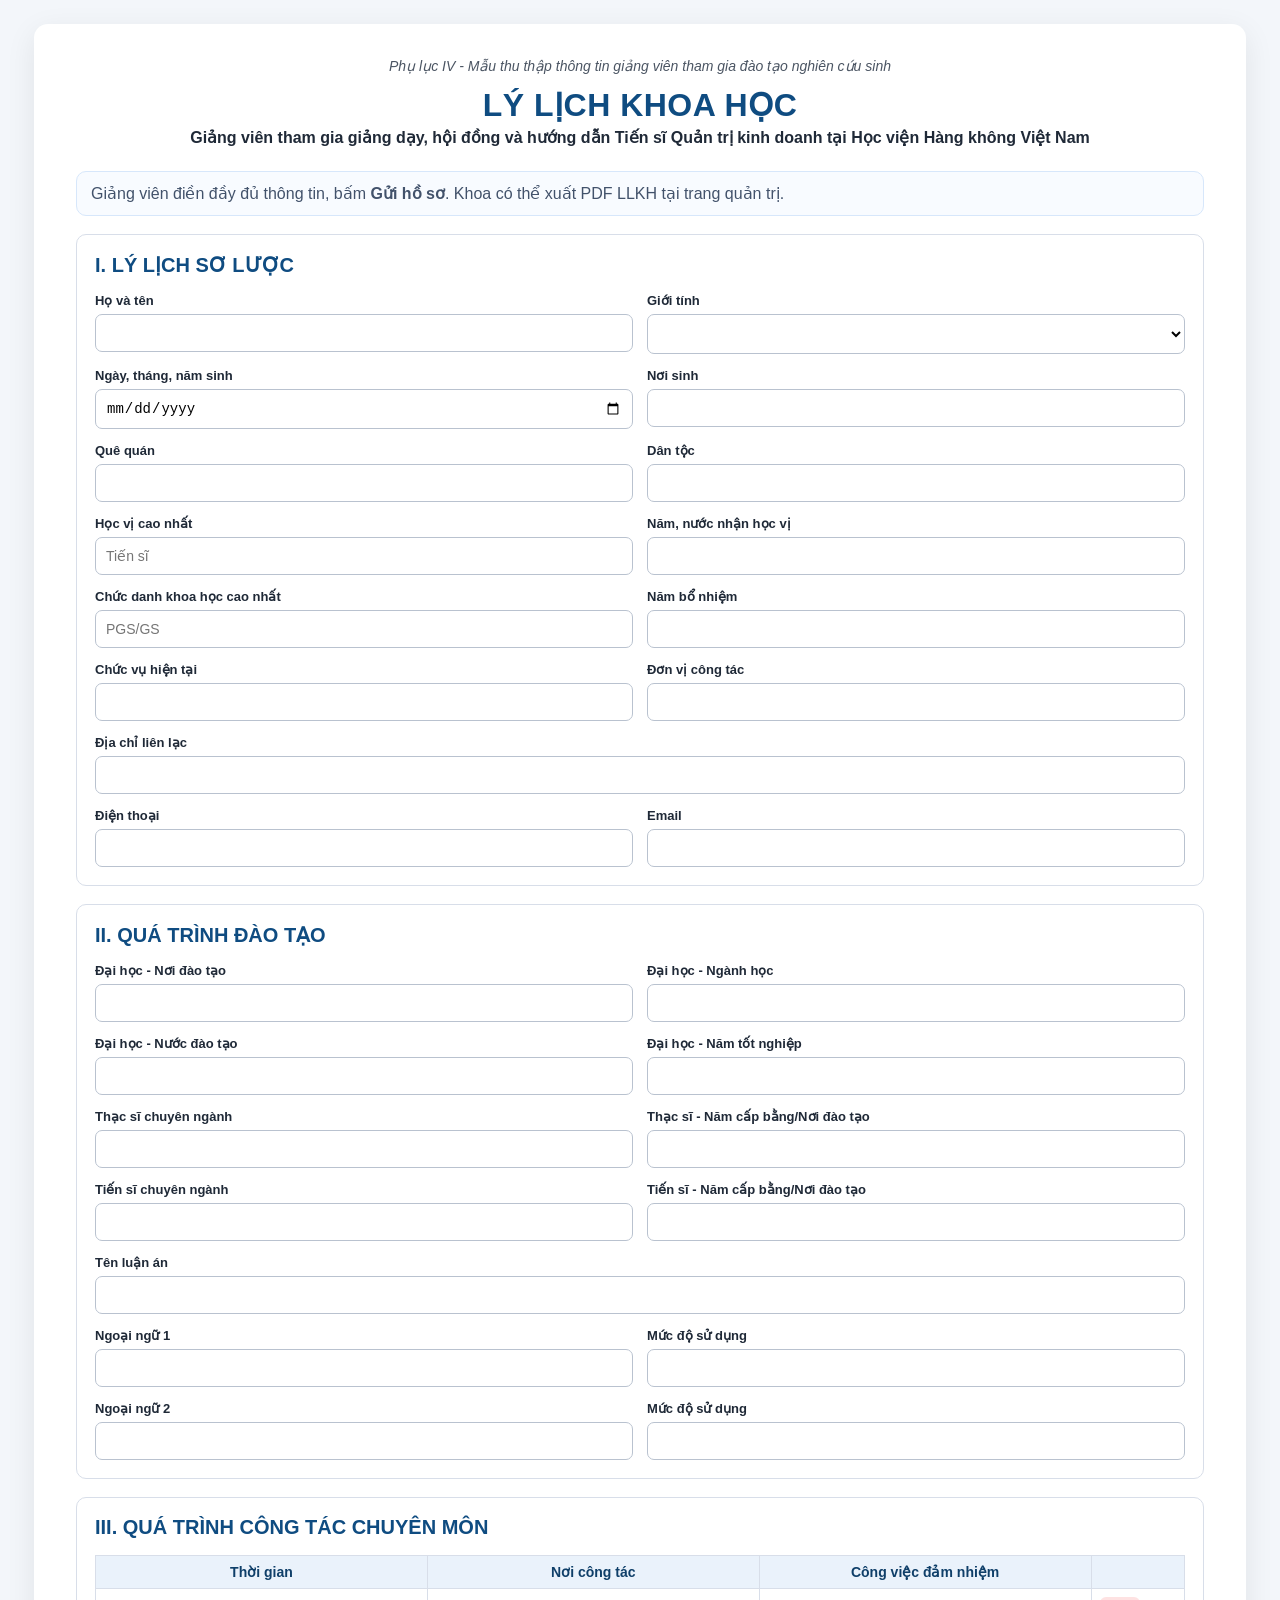
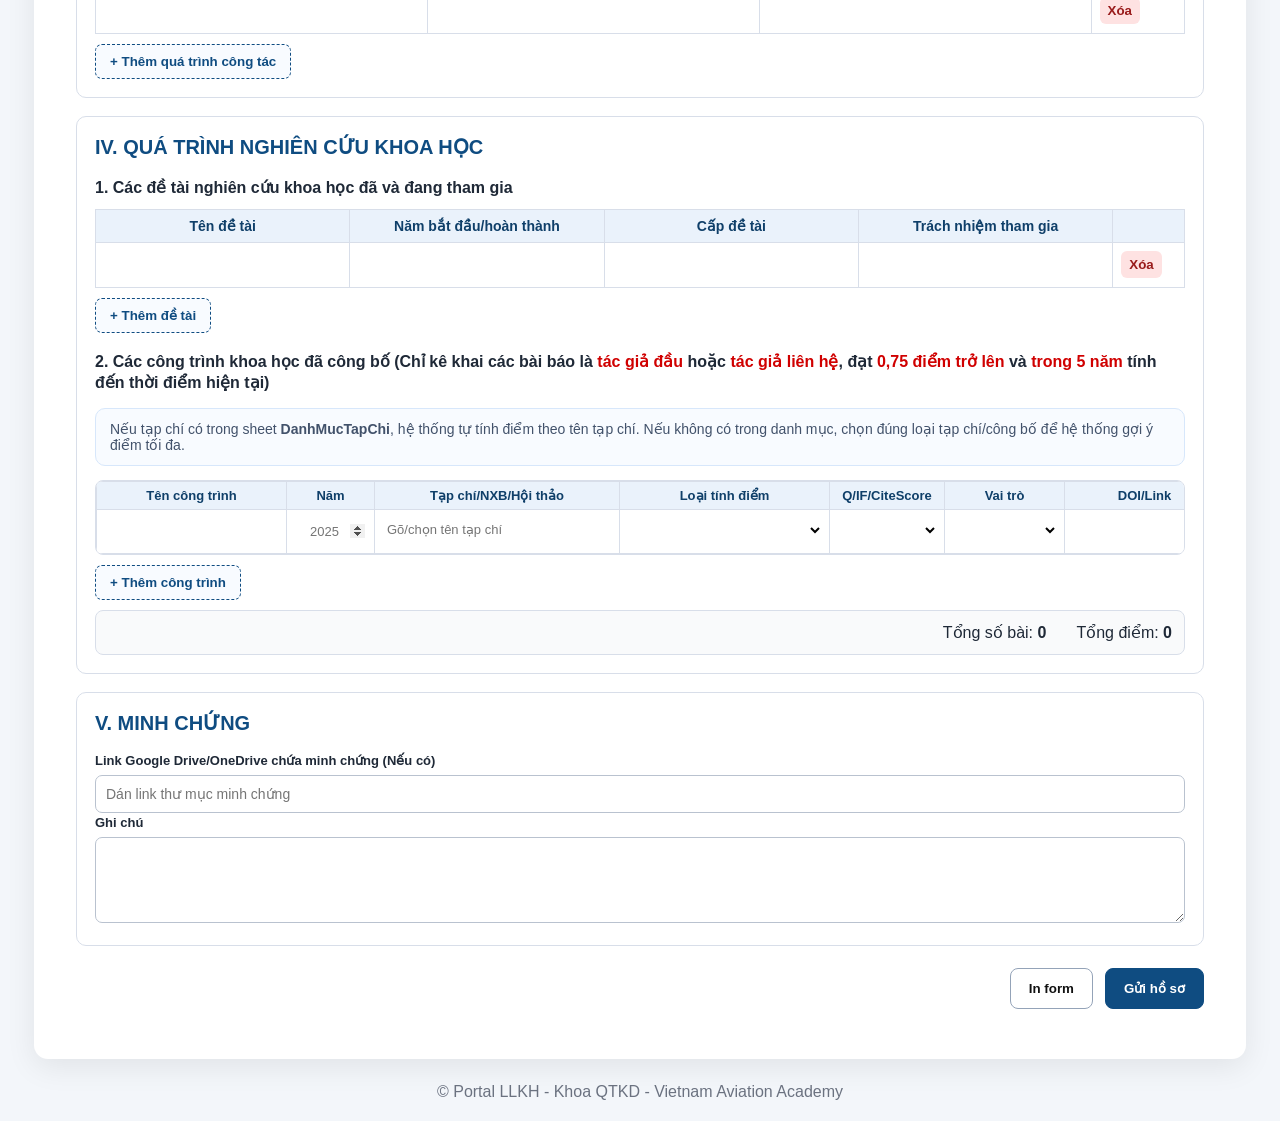
==== index.html @ 48562b8c "Update index.html" ====
<!doctype html>
<html lang="vi">
<head>
  <meta charset="utf-8" />
  <meta name="viewport" content="width=device-width, initial-scale=1" />
  <title>Portal LLKH - Giảng viên hướng dẫn TS QTKD</title>
  <link rel="stylesheet" href="style.css" />
</head>
<body>
  <main class="page">
    <section class="paper">
      <div class="top-note">Phụ lục IV - Mẫu thu thập thông tin giảng viên tham gia đào tạo nghiên cứu sinh</div>
      <h1>LÝ LỊCH KHOA HỌC</h1>
      <p class="subtitle">Giảng viên tham gia giảng dạy, hội đồng và hướng dẫn Tiến sĩ Quản trị kinh doanh tại Học viện Hàng không Việt Nam</p>
      <div class="notice">Giảng viên điền đầy đủ thông tin, bấm <b>Gửi hồ sơ</b>. Khoa có thể xuất PDF LLKH tại trang quản trị.</div>

      <form id="llkhForm">
        <input type="hidden" name="profileId" id="profileId" />

        <section class="block">
          <h2>I. LÝ LỊCH SƠ LƯỢC</h2>
          <div class="grid two">
            <label>Họ và tên <input name="hoTen" required /></label>
            <label>Giới tính <select name="gioiTinh"><option></option><option>Nam</option><option>Nữ</option></select></label>
            <label>Ngày, tháng, năm sinh <input name="ngaySinh" type="date" /></label>
            <label>Nơi sinh <input name="noiSinh" /></label>
            <label>Quê quán <input name="queQuan" /></label>
            <label>Dân tộc <input name="danToc" /></label>
            <label>Học vị cao nhất <input name="hocVi" placeholder="Tiến sĩ" /></label>
            <label>Năm, nước nhận học vị <input name="namNuocHocVi" /></label>
            <label>Chức danh khoa học cao nhất <input name="chucDanh" placeholder="PGS/GS" /></label>
            <label>Năm bổ nhiệm <input name="namBoNhiem" /></label>
            <label>Chức vụ hiện tại <input name="chucVu" /></label>
            <label>Đơn vị công tác <input name="donVi" /></label>
            <label class="full">Địa chỉ liên lạc <input name="diaChi" /></label>
            <label>Điện thoại <input name="dienThoai" /></label>
            <label>Email <input name="email" type="email" required /></label>
          </div>
        </section>

        <section class="block">
          <h2>II. QUÁ TRÌNH ĐÀO TẠO</h2>
          <div class="grid two">
            <label>Đại học - Nơi đào tạo <input name="dhNoiDaoTao" /></label>
            <label>Đại học - Ngành học <input name="dhNganh" /></label>
            <label>Đại học - Nước đào tạo <input name="dhNuoc" /></label>
            <label>Đại học - Năm tốt nghiệp <input name="dhNam" /></label>
            <label>Thạc sĩ chuyên ngành <input name="thsNganh" /></label>
            <label>Thạc sĩ - Năm cấp bằng/Nơi đào tạo <input name="thsThongTin" /></label>
            <label>Tiến sĩ chuyên ngành <input name="tsNganh" /></label>
            <label>Tiến sĩ - Năm cấp bằng/Nơi đào tạo <input name="tsThongTin" /></label>
            <label class="full">Tên luận án <input name="tenLuanAn" /></label>
            <label>Ngoại ngữ 1 <input name="ngoaiNgu1" /></label>
            <label>Mức độ sử dụng <input name="mucDo1" /></label>
            <label>Ngoại ngữ 2 <input name="ngoaiNgu2" /></label>
            <label>Mức độ sử dụng <input name="mucDo2" /></label>
          </div>
        </section>

        <section class="block">
          <h2>III. QUÁ TRÌNH CÔNG TÁC CHUYÊN MÔN</h2>
          <table id="congTacTable">
            <thead><tr><th>Thời gian</th><th>Nơi công tác</th><th>Công việc đảm nhiệm</th><th></th></tr></thead>
            <tbody></tbody>
          </table>
          <button type="button" class="add" onclick="addRow('congTac')">+ Thêm quá trình công tác</button>
        </section>

        <section class="block">
          <h2>IV. QUÁ TRÌNH NGHIÊN CỨU KHOA HỌC</h2>
          <h3>1. Các đề tài nghiên cứu khoa học đã và đang tham gia</h3>
          <table id="deTaiTable">
            <thead><tr><th>Tên đề tài</th><th>Năm bắt đầu/hoàn thành</th><th>Cấp đề tài</th><th>Trách nhiệm tham gia</th><th></th></tr></thead>
            <tbody></tbody>
          </table>
          <button type="button" class="add" onclick="addRow('deTai')">+ Thêm đề tài</button>

          <h3>2. Các công trình khoa học đã công bố (Chỉ kê khai các bài báo là <span class="red">tác giả đầu</span> hoặc <span class="red">tác giả liên hệ</span>, đạt <span class="red">0,75 điểm trở lên</span> và <span class="red">trong 5 năm</span> tính đến thời điểm hiện tại)</h3>
          <p class="hint">Nếu tạp chí có trong sheet <b>DanhMucTapChi</b>, hệ thống tự tính điểm theo tên tạp chí. Nếu không có trong danh mục, chọn đúng loại tạp chí/công bố để hệ thống gợi ý điểm tối đa.</p>

          <div class="table-scroll"><table id="baiBaoTable" class="wide-table article-table">
            <thead>
              <tr>
                <th>Tên công trình</th>
                <th>Năm</th>
                <th>Tạp chí/NXB/Hội thảo</th>
                <th>Loại tính điểm</th>
                <th>Q/IF/CiteScore</th>
                <th>Vai trò</th>
                <th>DOI/Link</th>
                <th>Điểm tối đa</th>
                <th>Điểm đề xuất</th>
                <th>Trạng thái</th>
                <th></th>
              </tr>
            </thead>
            <tbody></tbody>
          </table></div>
          <button type="button" class="add" onclick="addRow('baiBao')">+ Thêm công trình</button>
          <div class="summary"><span>Tổng số bài: <b id="tongBai">0</b></span><span>Tổng điểm: <b id="tongDiem">0</b></span></div>
        </section>

        <section class="block">
          <h2>V. MINH CHỨNG</h2>
          <label class="full">Link Google Drive/OneDrive chứa minh chứng (Nếu có) <input name="minhChung" placeholder="Dán link thư mục minh chứng" /></label>
          <label class="full">Ghi chú <textarea name="ghiChu" rows="4"></textarea></label>
        </section>

        <div class="actions">
          <button type="button" onclick="window.print()">In form</button>
          <button type="submit" class="primary">Gửi hồ sơ</button>
        </div>
        <p id="status"></p>
      </form>
    </section>
  </main>
  <footer class="footer">© Portal LLKH - Khoa QTKD - Vietnam Aviation Academy</footer>
  <script src="app.js"></script>
</body>
</html>
---- style.css ----
:root{--blue:#0f4c81;--blue2:#0b3d68;--line:#d8dee9;--paper:#fff;--bg:#f3f6fa;--text:#1f2937;--red:#d00000;--green:#15803d;--orange:#c05621}*{box-sizing:border-box}body{margin:0;background:var(--bg);font-family:Arial,"Times New Roman",sans-serif;color:var(--text)}.page{max-width:1240px;margin:24px auto;padding:0 14px}.paper{background:var(--paper);padding:34px 42px;border-radius:14px;box-shadow:0 8px 30px rgba(0,0,0,.08)}.admin-paper{max-width:1050px;margin:auto}.top-note{text-align:center;font-style:italic;font-size:14px;color:#4b5563}h1{text-align:center;margin:12px 0 4px;font-size:32px;letter-spacing:.5px;color:var(--blue)}.subtitle{text-align:center;margin:0 0 24px;font-weight:700;font-size:16px}.notice,.hint{background:#f8fbff;border:1px solid #d7e7fb;border-radius:10px;padding:12px 14px;margin:14px 0;color:#42526b}.hint{font-size:14px}.block{border:1px solid var(--line);padding:18px;margin:18px 0;border-radius:10px}h2{font-size:20px;margin:0 0 16px;color:var(--blue);text-transform:uppercase}h3{font-size:16px;margin:18px 0 10px;line-height:1.35}.red{color:var(--red);font-weight:800}.grid{display:grid;gap:14px}.grid.two{grid-template-columns:repeat(2,1fr)}label{font-weight:700;font-size:13px}.full{grid-column:1/-1}input,select,textarea{width:100%;margin-top:6px;border:1px solid #b9c2cf;border-radius:7px;padding:10px;font-size:14px;background:#fff}table{width:100%;border-collapse:collapse;font-size:14px;margin:10px 0}th,td{border:1px solid var(--line);padding:8px;vertical-align:top}th{background:#eaf2fb;color:#0f3f69;text-align:center}td input,td select{border:0;padding:6px;margin:0;background:#fff}.wide-table{font-size:13px}.wide-table th,.wide-table td{padding:6px}.add{border:1px dashed var(--blue);background:#f8fbff;color:var(--blue);padding:9px 14px;border-radius:7px;font-weight:700;cursor:pointer}.remove{background:#fee2e2;color:#991b1b;border:0;border-radius:6px;padding:6px 8px;cursor:pointer}.summary{display:flex;gap:30px;justify-content:flex-end;background:#f9fafb;border:1px solid var(--line);padding:12px;border-radius:8px;margin-top:10px}.actions,.toolbar{display:flex;justify-content:flex-end;align-items:center;gap:12px;margin-top:22px}.toolbar{justify-content:space-between}.toolbar input{flex:1;margin-top:0}button,.btn{cursor:pointer;border-radius:8px;border:1px solid #94a3b8;background:#fff;padding:12px 18px;font-weight:700;color:#111;text-decoration:none;display:inline-block}.primary{background:var(--blue);border-color:var(--blue);color:#fff}#status,#adminStatus{text-align:right;font-weight:700;color:#b91c1c}.ok{color:var(--green)!important}.err{color:#b91c1c!important}.score-ok{color:var(--green);font-weight:700}.score-warn{color:var(--orange);font-weight:700}.score-bad{color:#b91c1c;font-weight:700}.footer{text-align:center;color:#6b7280;margin:20px}.pdf-only{display:none}@media(max-width:900px){.paper{padding:22px 16px}.grid.two{grid-template-columns:1fr}table{display:block;overflow-x:auto}.actions,.toolbar{flex-direction:column;align-items:stretch}.summary{justify-content:flex-start}.page{padding:0 8px}}@media print{body{background:#fff}.page{margin:0;max-width:none}.paper{box-shadow:none;border-radius:0}.actions,.add,.remove,#status,.toolbar,.notice,.hint,.footer{display:none}.block{break-inside:avoid}}

/* === FIX BẢNG BÀI BÁO: CỘT NĂM RỘNG HƠN VÀ DỄ NHẬP === */
.table-scroll{width:100%;overflow-x:auto;border:1px solid var(--line);border-radius:8px;background:#fff;margin:10px 0}
.table-scroll table{margin:0}
.article-table{min-width:1280px;table-layout:fixed}
.article-table th:nth-child(1),.article-table td:nth-child(1){width:190px}
.article-table th:nth-child(2),.article-table td:nth-child(2){width:88px;min-width:88px}
.article-table th:nth-child(3),.article-table td:nth-child(3){width:245px}
.article-table th:nth-child(4),.article-table td:nth-child(4){width:210px}
.article-table th:nth-child(5),.article-table td:nth-child(5){width:115px}
.article-table th:nth-child(6),.article-table td:nth-child(6){width:120px}
.article-table th:nth-child(7),.article-table td:nth-child(7){width:160px}
.article-table th:nth-child(8),.article-table td:nth-child(8){width:95px}
.article-table th:nth-child(9),.article-table td:nth-child(9){width:100px}
.article-table th:nth-child(10),.article-table td:nth-child(10){width:260px}
.article-table th:nth-child(11),.article-table td:nth-child(11){width:70px}
.article-table input,.article-table select{width:100%;min-width:0;font-size:13px}
.article-table input.year-input{width:78px!important;min-width:78px!important;text-align:center;padding:8px 6px}
.article-table input.score-input,.article-table input.score-readonly{width:78px!important;min-width:78px!important;text-align:center;padding:8px 6px}
.article-table input[type=number]::-webkit-inner-spin-button,.article-table input[type=number]::-webkit-outer-spin-button{opacity:1}
.status-cell{font-size:12px;line-height:1.25}
@media(max-width:900px){.article-table{min-width:1280px}.table-scroll{overflow-x:auto}}
@media print{.table-scroll{overflow:visible;border:0}.article-table{min-width:0;table-layout:auto}}
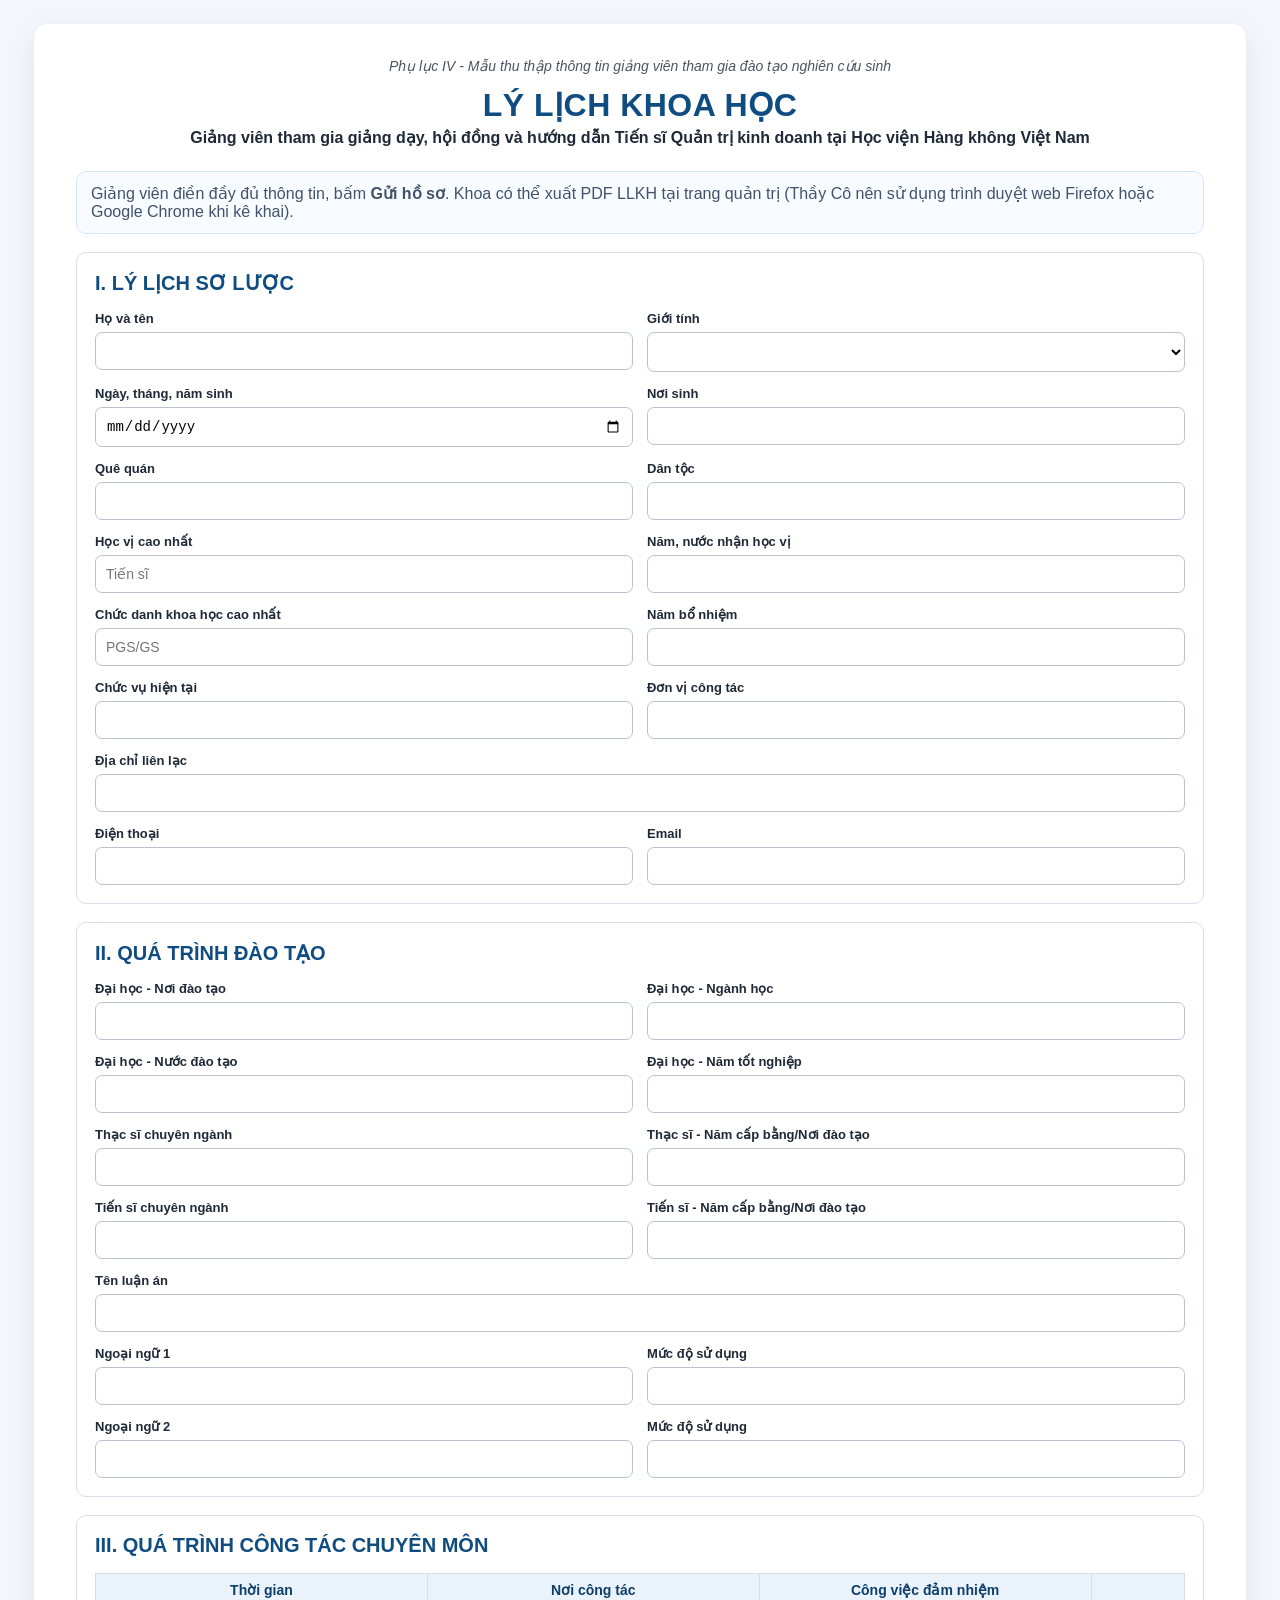
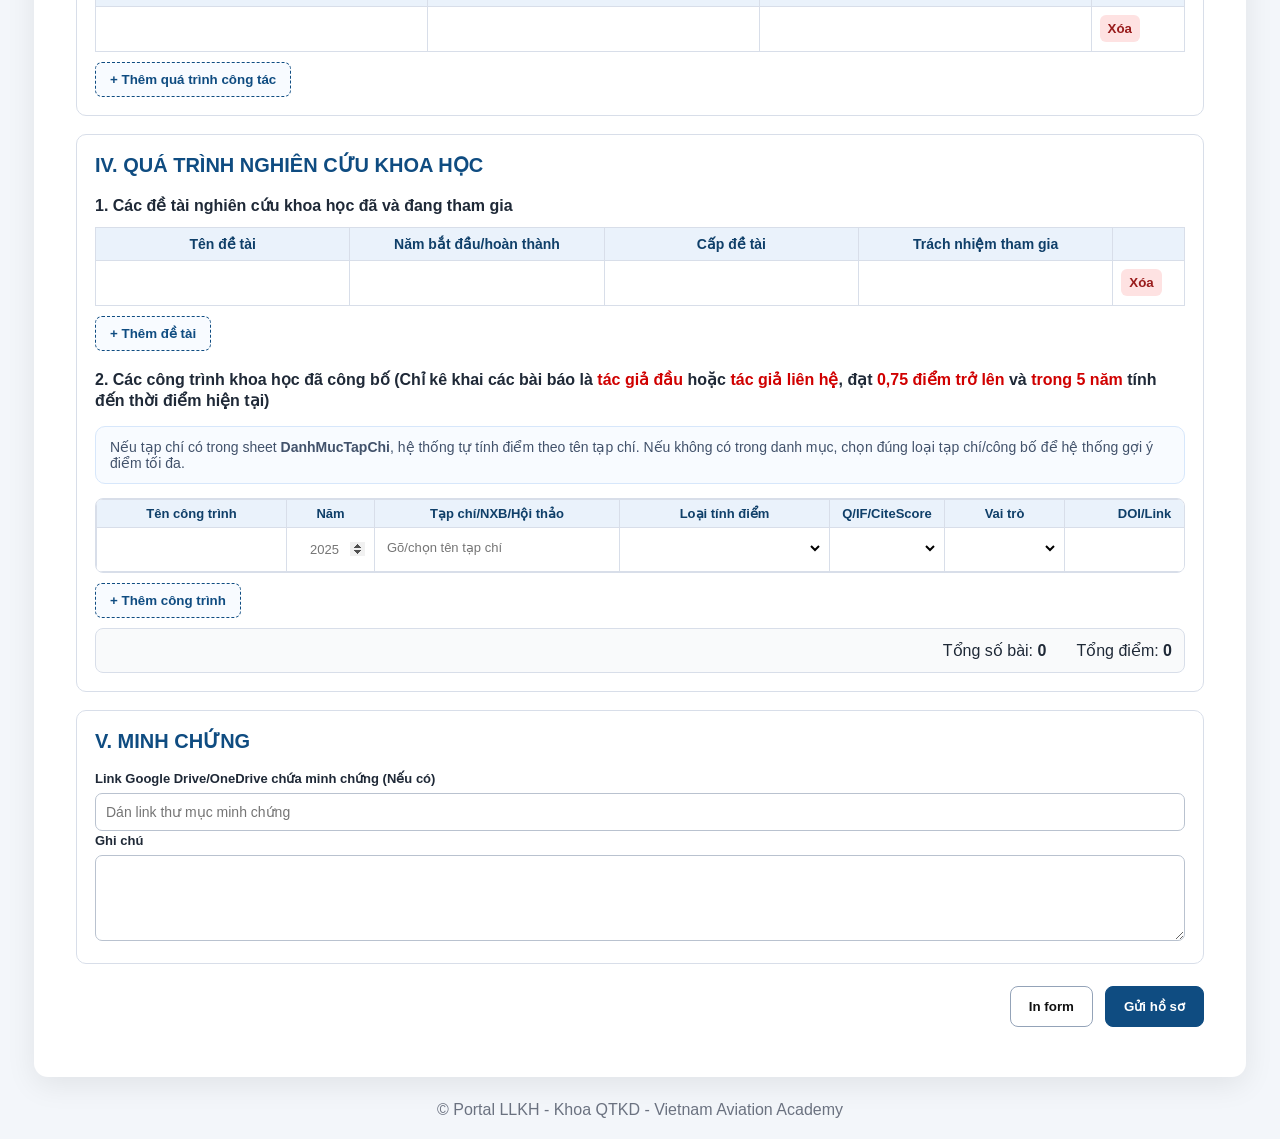
==== commit 429013be: "Update index.html" ====
--- a/index.html
+++ b/index.html
@@ -12,7 +12,7 @@
       <div class="top-note">Phụ lục IV - Mẫu thu thập thông tin giảng viên tham gia đào tạo nghiên cứu sinh</div>
       <h1>LÝ LỊCH KHOA HỌC</h1>
       <p class="subtitle">Giảng viên tham gia giảng dạy, hội đồng và hướng dẫn Tiến sĩ Quản trị kinh doanh tại Học viện Hàng không Việt Nam</p>
-      <div class="notice">Giảng viên điền đầy đủ thông tin, bấm <b>Gửi hồ sơ</b>. Khoa có thể xuất PDF LLKH tại trang quản trị.</div>
+      <div class="notice">Giảng viên điền đầy đủ thông tin, bấm <b>Gửi hồ sơ</b>. Khoa có thể xuất PDF LLKH tại trang quản trị (Thầy Cô nên sử dụng trình duyệt web Firefox hoặc Google Chrome khi kê khai).</div>
 
       <form id="llkhForm">
         <input type="hidden" name="profileId" id="profileId" />
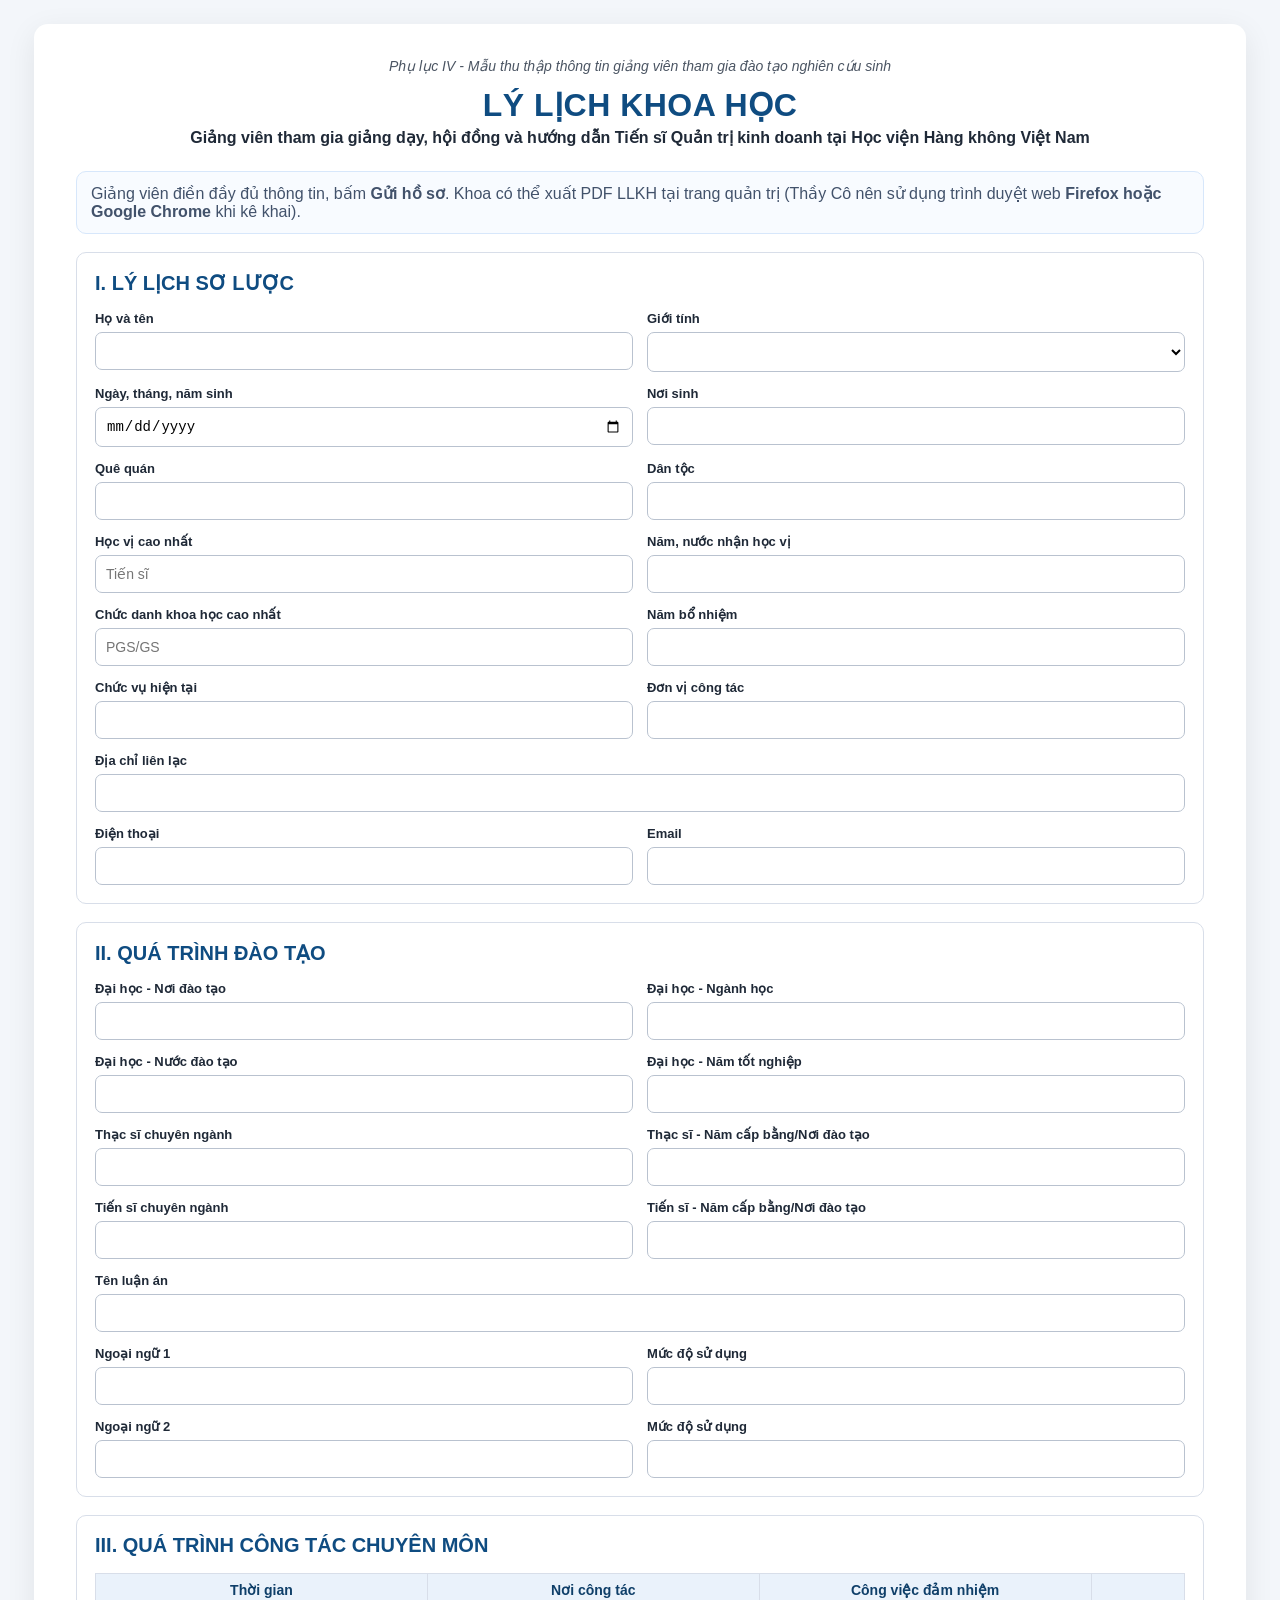
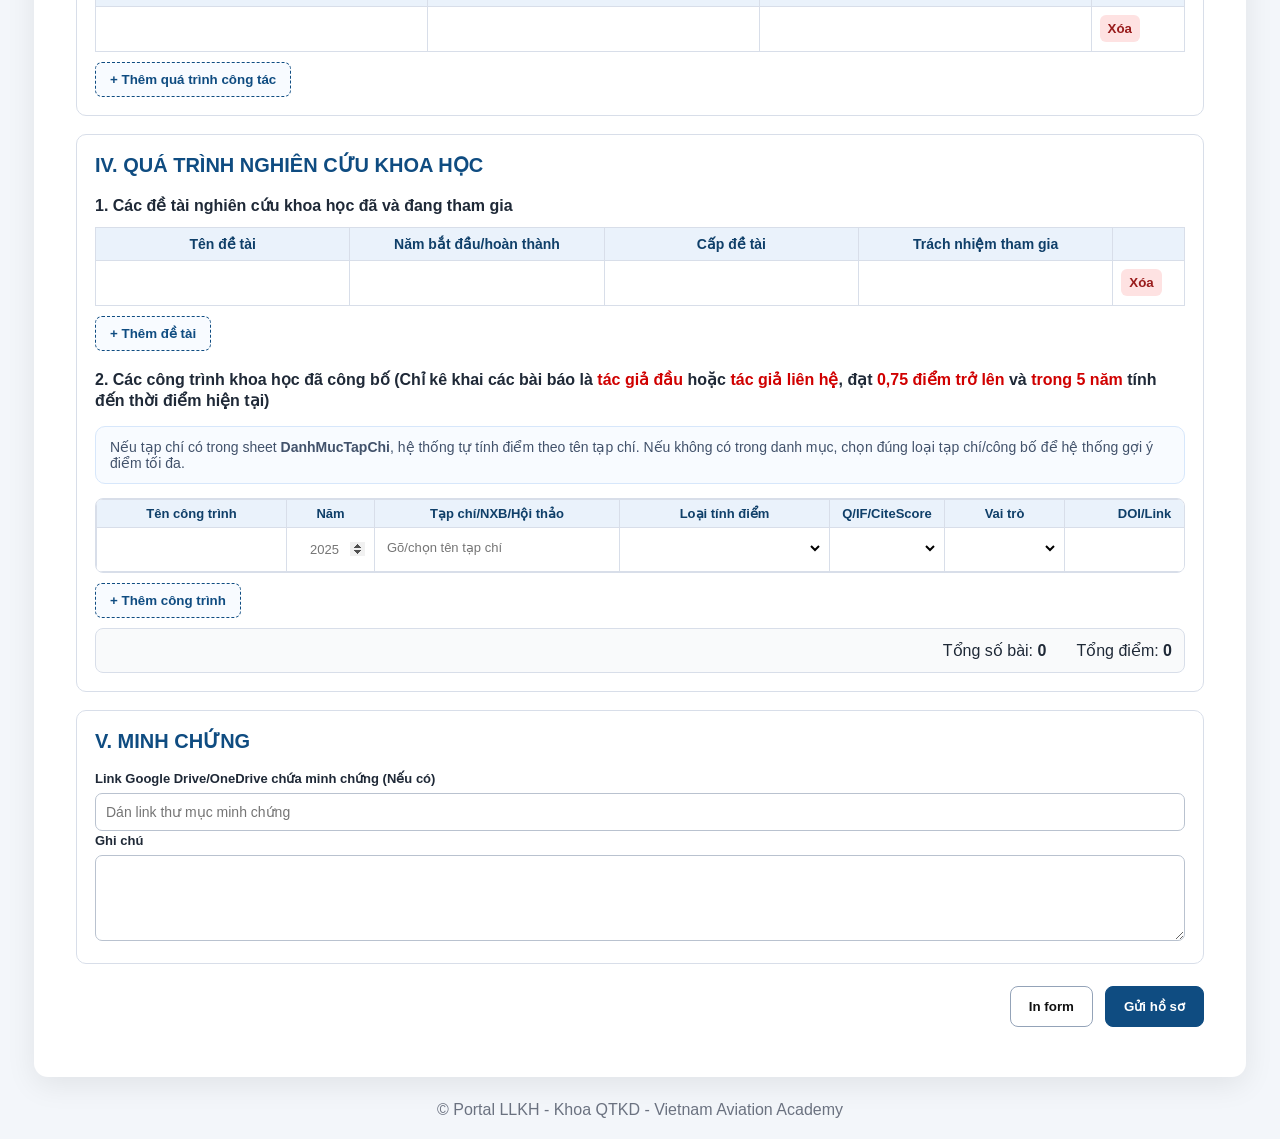
==== commit d1687b88: "Update index.html" ====
--- a/index.html
+++ b/index.html
@@ -12,7 +12,7 @@
       <div class="top-note">Phụ lục IV - Mẫu thu thập thông tin giảng viên tham gia đào tạo nghiên cứu sinh</div>
       <h1>LÝ LỊCH KHOA HỌC</h1>
       <p class="subtitle">Giảng viên tham gia giảng dạy, hội đồng và hướng dẫn Tiến sĩ Quản trị kinh doanh tại Học viện Hàng không Việt Nam</p>
-      <div class="notice">Giảng viên điền đầy đủ thông tin, bấm <b>Gửi hồ sơ</b>. Khoa có thể xuất PDF LLKH tại trang quản trị (Thầy Cô nên sử dụng trình duyệt web Firefox hoặc Google Chrome khi kê khai).</div>
+      <div class="notice">Giảng viên điền đầy đủ thông tin, bấm <b>Gửi hồ sơ</b>. Khoa có thể xuất PDF LLKH tại trang quản trị (Thầy Cô nên sử dụng trình duyệt web <b>Firefox hoặc Google Chrome</b> khi kê khai).</div>
 
       <form id="llkhForm">
         <input type="hidden" name="profileId" id="profileId" />
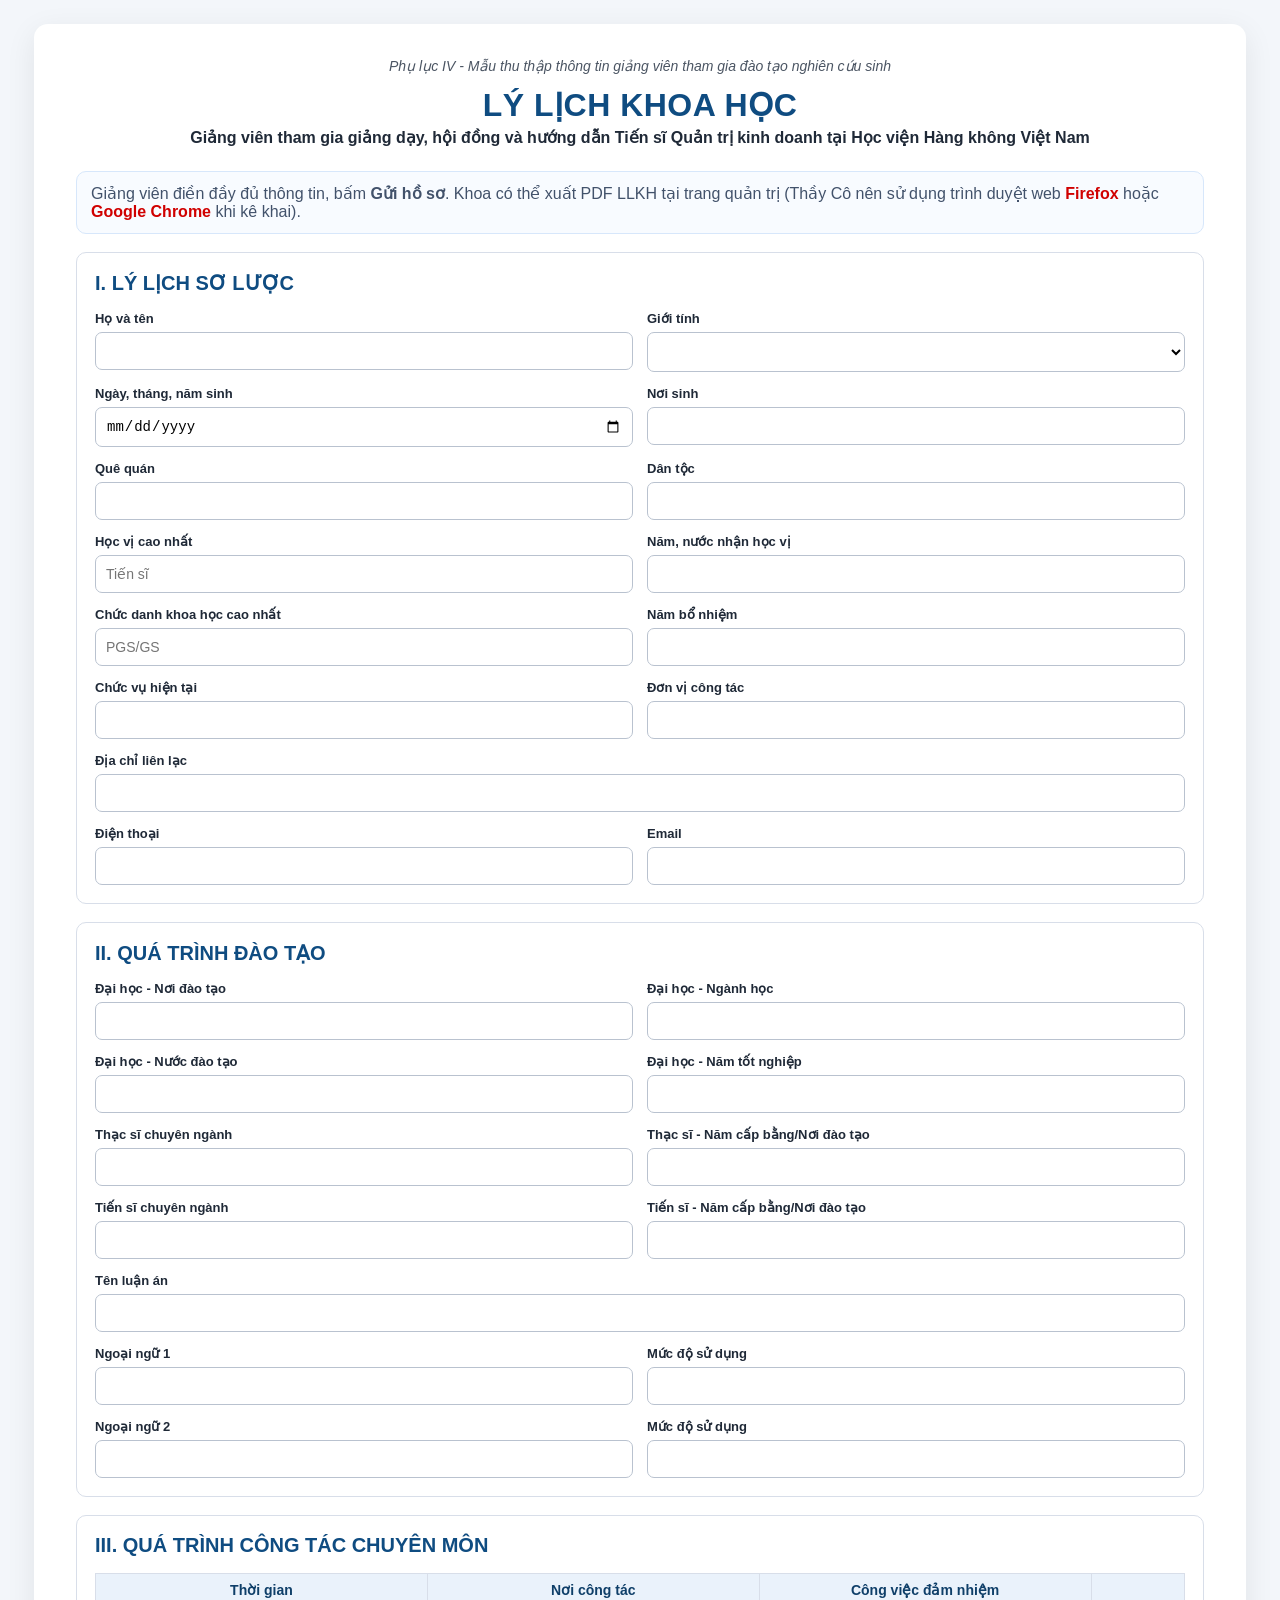
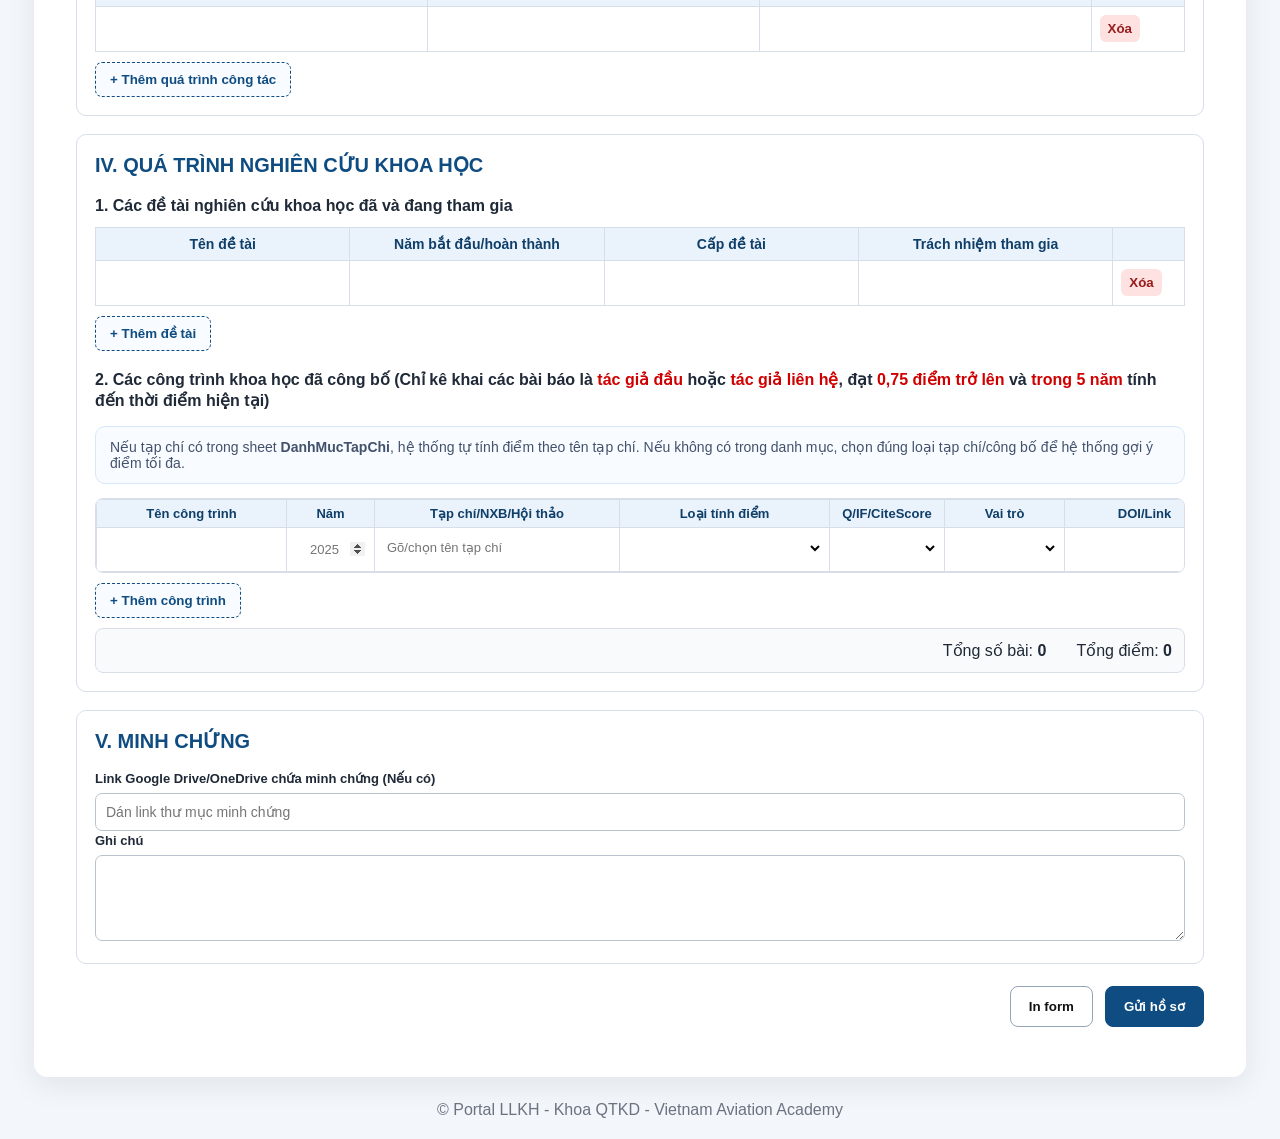
==== commit e230f2d7: "Update index.html" ====
--- a/index.html
+++ b/index.html
@@ -12,7 +12,7 @@
       <div class="top-note">Phụ lục IV - Mẫu thu thập thông tin giảng viên tham gia đào tạo nghiên cứu sinh</div>
       <h1>LÝ LỊCH KHOA HỌC</h1>
       <p class="subtitle">Giảng viên tham gia giảng dạy, hội đồng và hướng dẫn Tiến sĩ Quản trị kinh doanh tại Học viện Hàng không Việt Nam</p>
-      <div class="notice">Giảng viên điền đầy đủ thông tin, bấm <b>Gửi hồ sơ</b>. Khoa có thể xuất PDF LLKH tại trang quản trị (Thầy Cô nên sử dụng trình duyệt web <b>Firefox hoặc Google Chrome</b> khi kê khai).</div>
+      <div class="notice">Giảng viên điền đầy đủ thông tin, bấm <b>Gửi hồ sơ</b>. Khoa có thể xuất PDF LLKH tại trang quản trị (Thầy Cô nên sử dụng trình duyệt web <span class="red">Firefox</span> hoặc <span class="red">Google Chrome</span> khi kê khai).</div>
 
       <form id="llkhForm">
         <input type="hidden" name="profileId" id="profileId" />
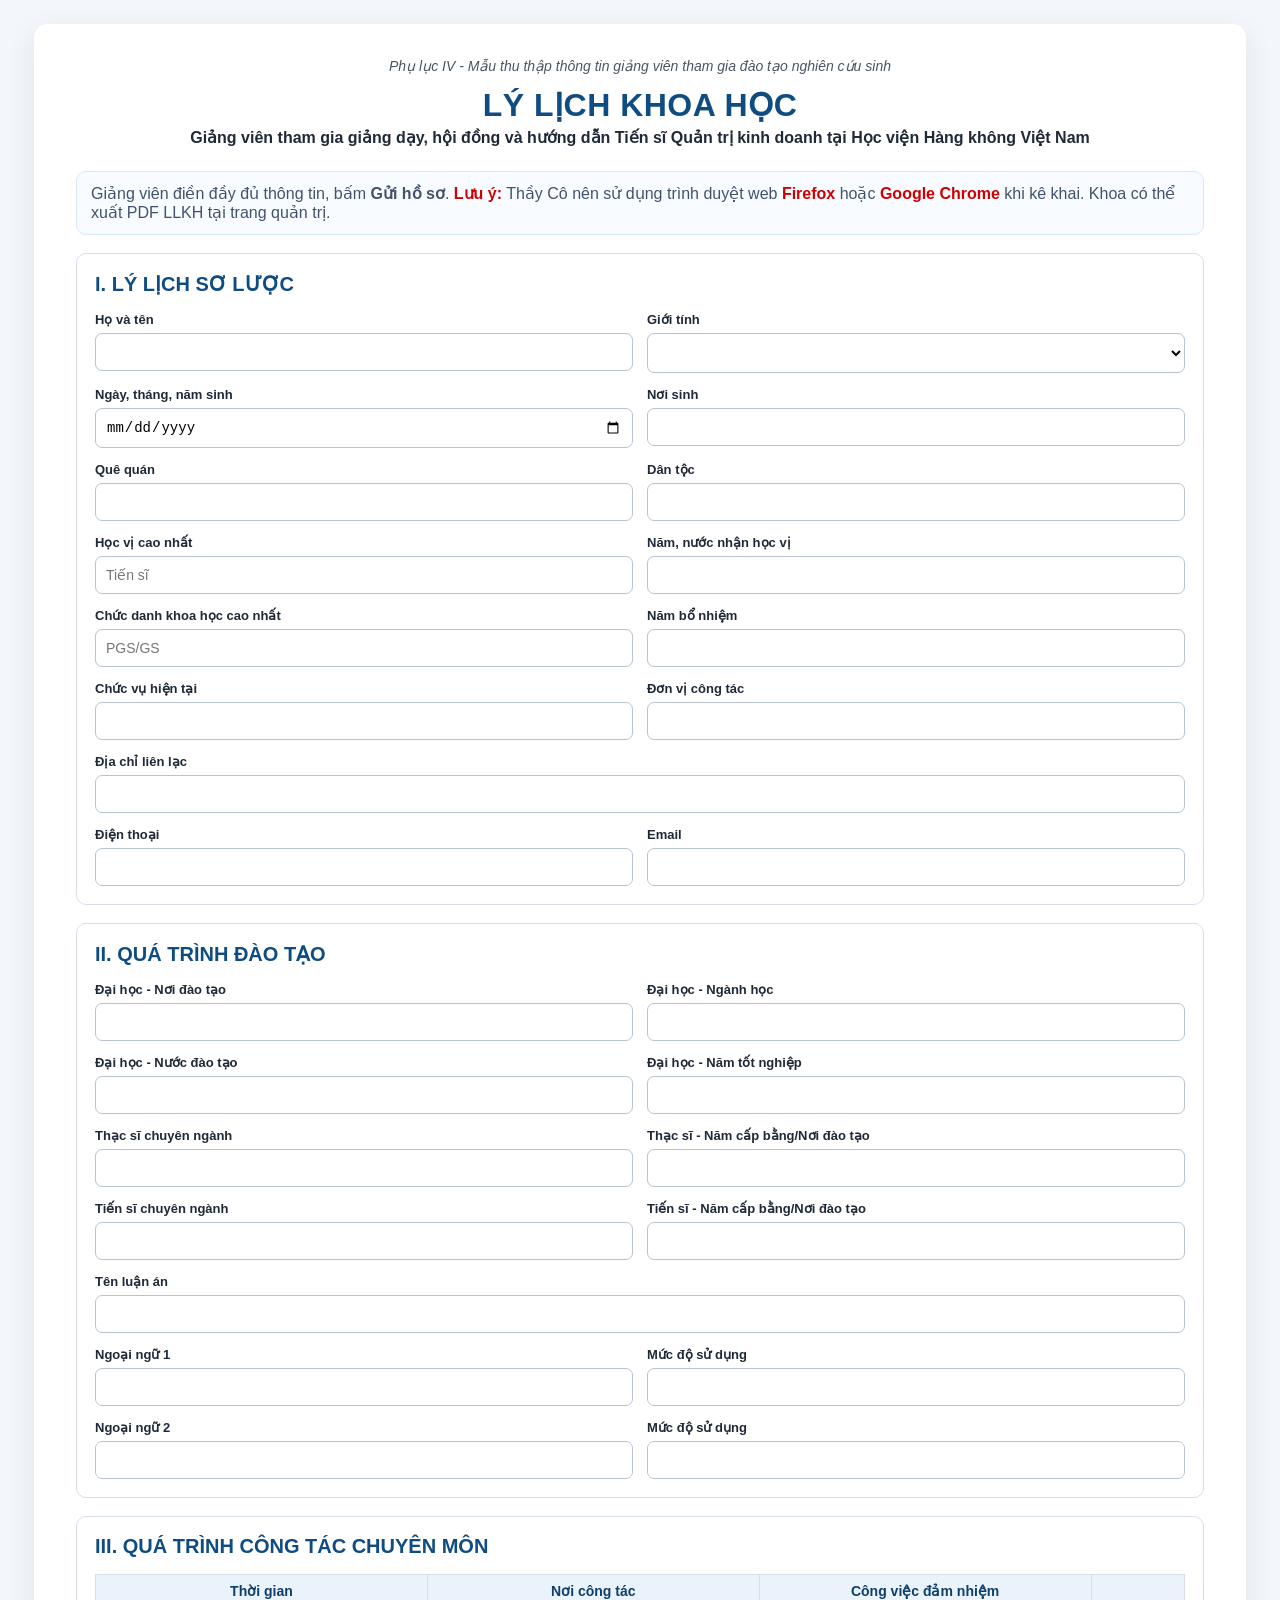
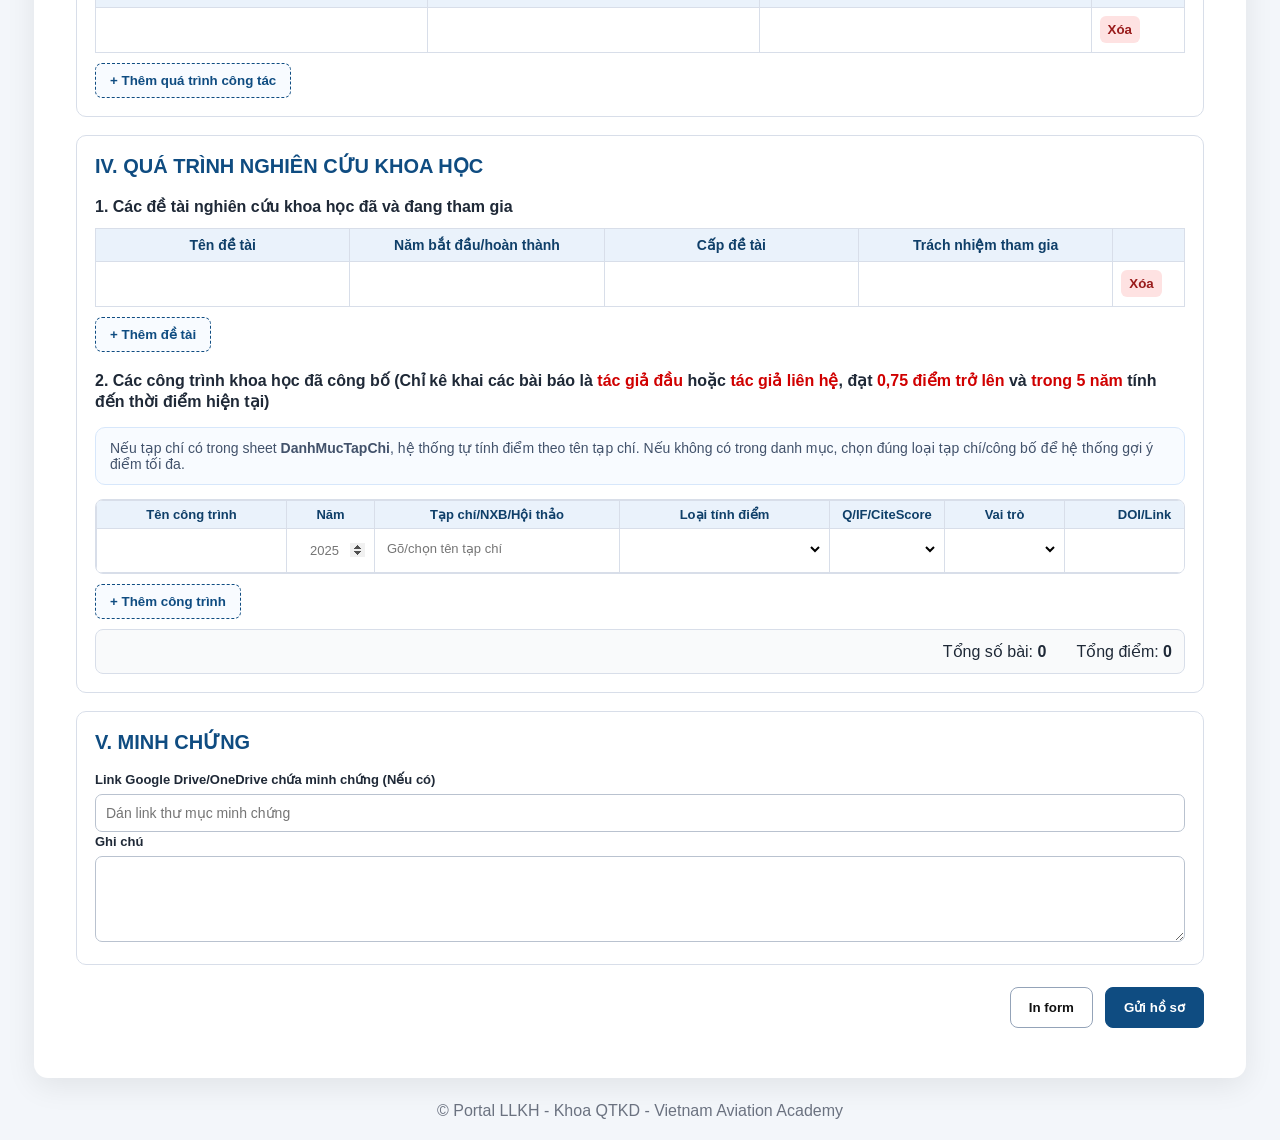
==== commit 0c1d319b: "Update index.html" ====
--- a/index.html
+++ b/index.html
@@ -12,7 +12,7 @@
       <div class="top-note">Phụ lục IV - Mẫu thu thập thông tin giảng viên tham gia đào tạo nghiên cứu sinh</div>
       <h1>LÝ LỊCH KHOA HỌC</h1>
       <p class="subtitle">Giảng viên tham gia giảng dạy, hội đồng và hướng dẫn Tiến sĩ Quản trị kinh doanh tại Học viện Hàng không Việt Nam</p>
-      <div class="notice">Giảng viên điền đầy đủ thông tin, bấm <b>Gửi hồ sơ</b>. Khoa có thể xuất PDF LLKH tại trang quản trị (Thầy Cô nên sử dụng trình duyệt web <span class="red">Firefox</span> hoặc <span class="red">Google Chrome</span> khi kê khai).</div>
+      <div class="notice">Giảng viên điền đầy đủ thông tin, bấm <b>Gửi hồ sơ</b>. <span class="red">Lưu ý:</span> Thầy Cô nên sử dụng trình duyệt web <span class="red">Firefox</span> hoặc <span class="red">Google Chrome</span> khi kê khai. Khoa có thể xuất PDF LLKH tại trang quản trị.</div>
 
       <form id="llkhForm">
         <input type="hidden" name="profileId" id="profileId" />
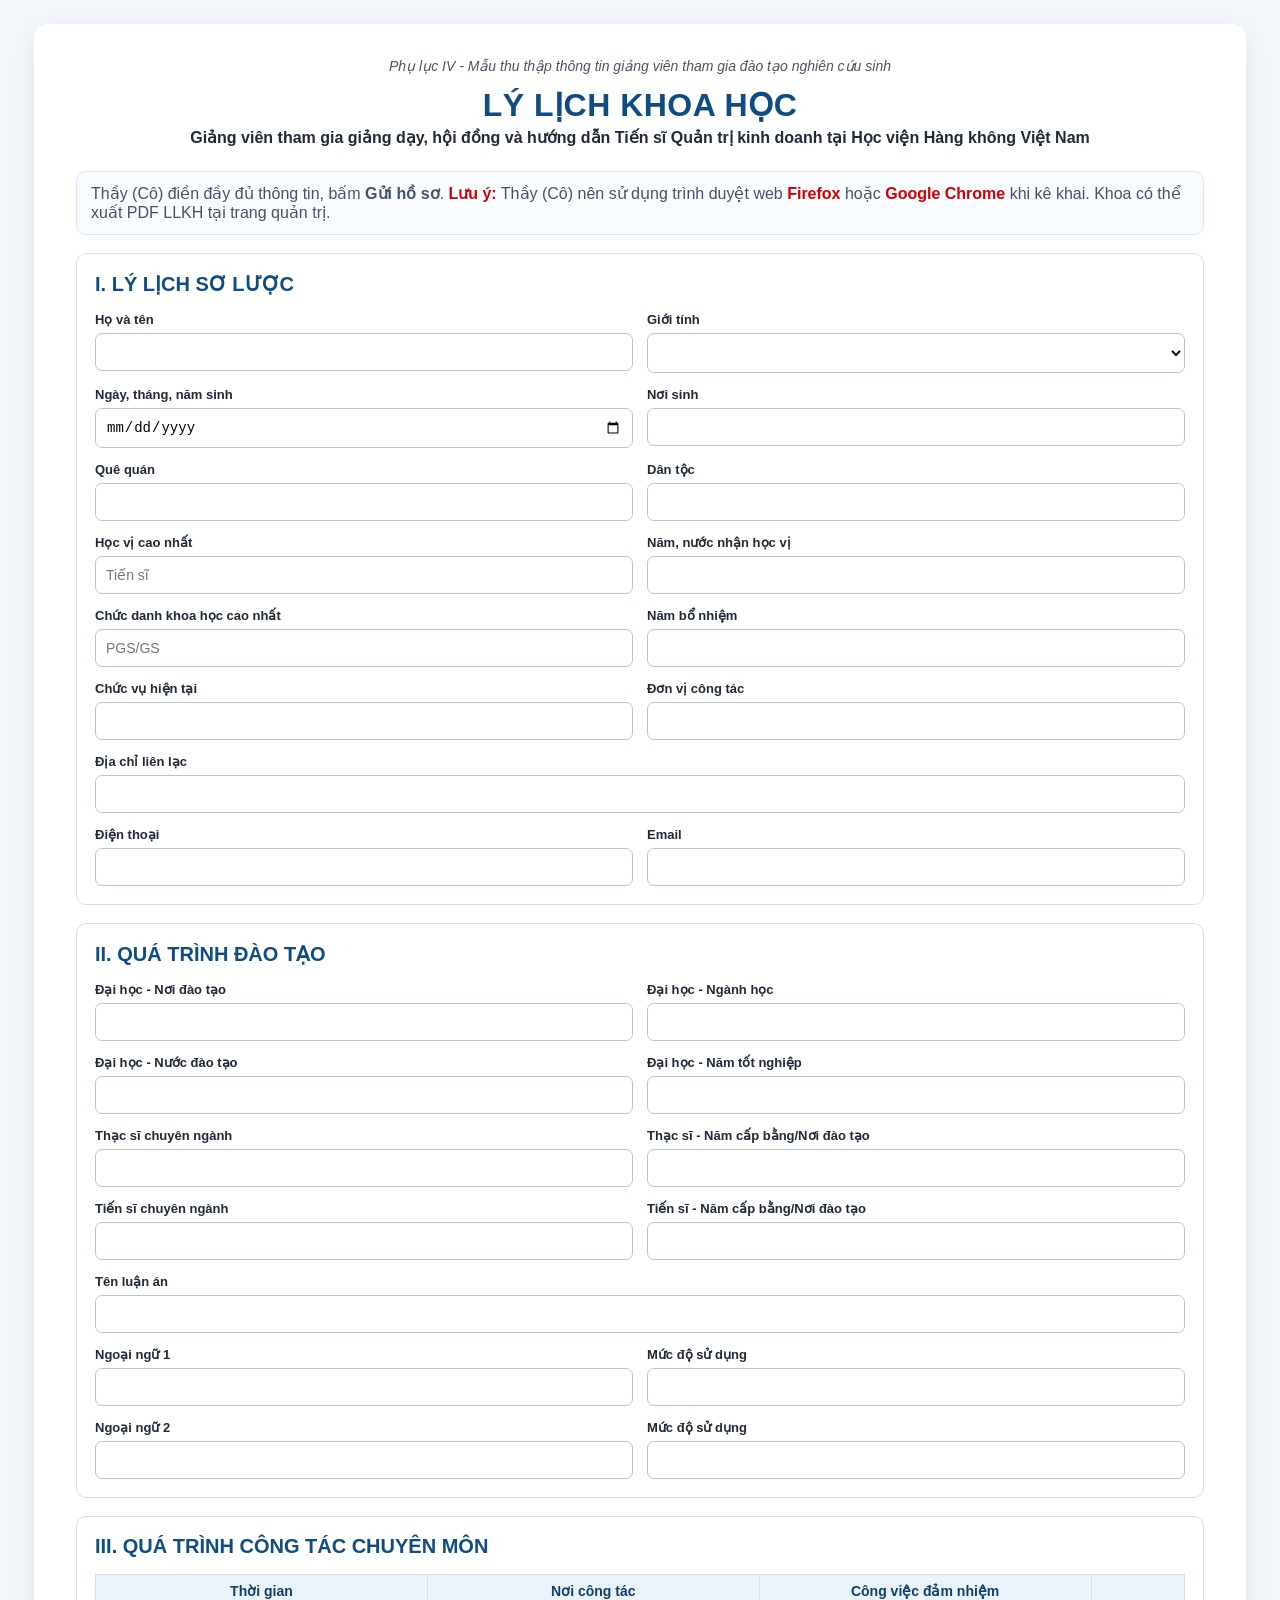
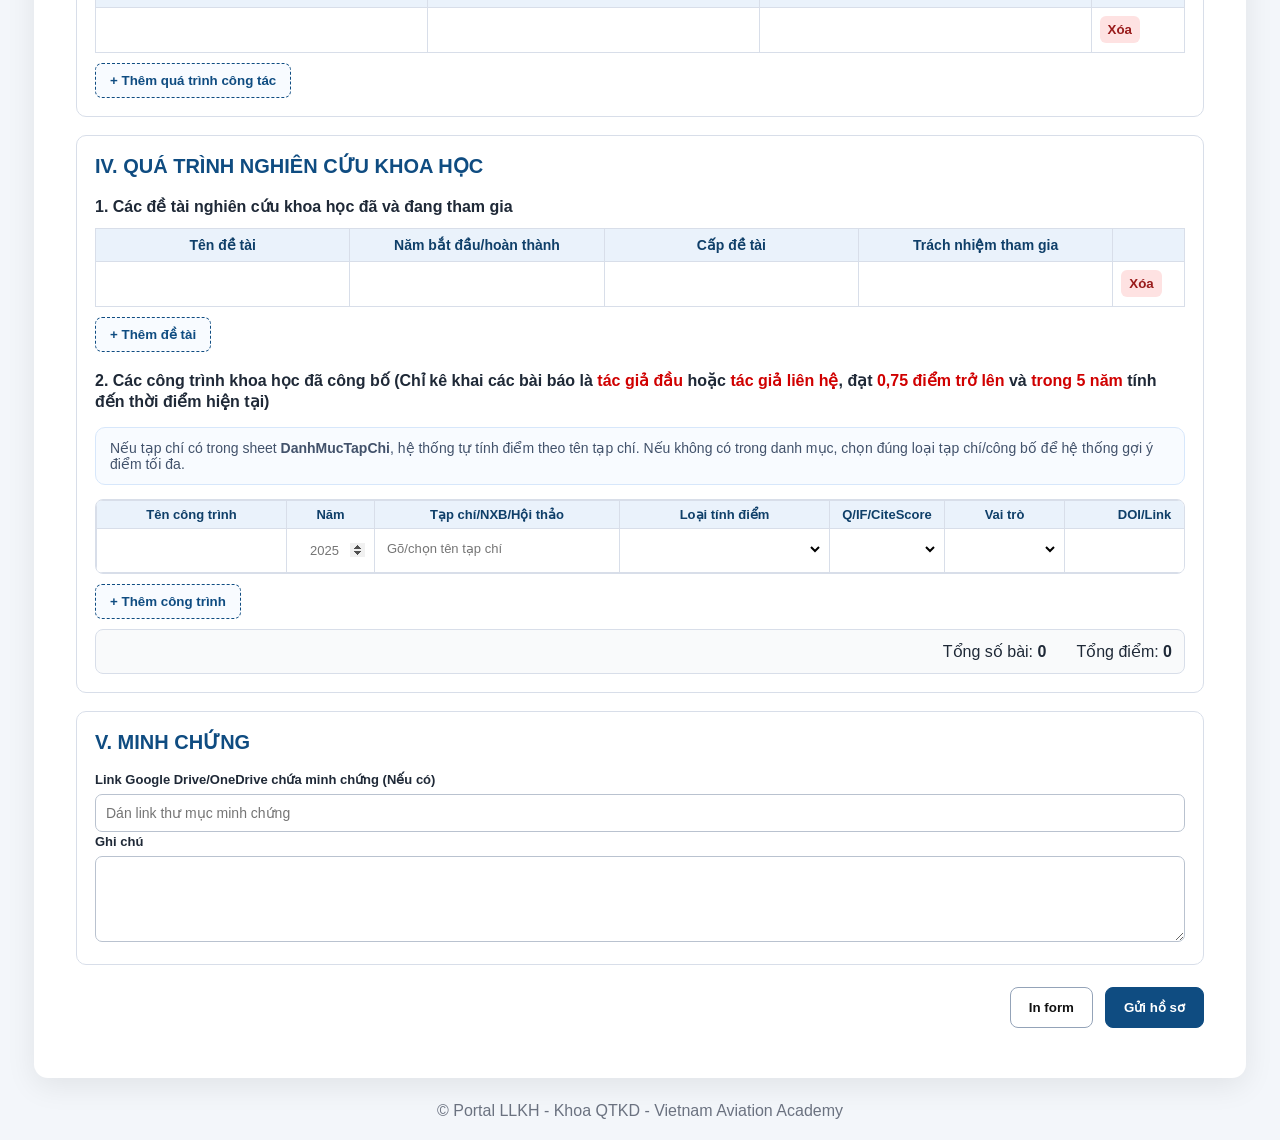
==== commit 6bc5481b: "Update index.html" ====
--- a/index.html
+++ b/index.html
@@ -12,7 +12,7 @@
       <div class="top-note">Phụ lục IV - Mẫu thu thập thông tin giảng viên tham gia đào tạo nghiên cứu sinh</div>
       <h1>LÝ LỊCH KHOA HỌC</h1>
       <p class="subtitle">Giảng viên tham gia giảng dạy, hội đồng và hướng dẫn Tiến sĩ Quản trị kinh doanh tại Học viện Hàng không Việt Nam</p>
-      <div class="notice">Giảng viên điền đầy đủ thông tin, bấm <b>Gửi hồ sơ</b>. <span class="red">Lưu ý:</span> Thầy Cô nên sử dụng trình duyệt web <span class="red">Firefox</span> hoặc <span class="red">Google Chrome</span> khi kê khai. Khoa có thể xuất PDF LLKH tại trang quản trị.</div>
+      <div class="notice">Thầy (Cô) điền đầy đủ thông tin, bấm <b>Gửi hồ sơ</b>. <span class="red">Lưu ý:</span> Thầy (Cô) nên sử dụng trình duyệt web <span class="red">Firefox</span> hoặc <span class="red">Google Chrome</span> khi kê khai. Khoa có thể xuất PDF LLKH tại trang quản trị.</div>
 
       <form id="llkhForm">
         <input type="hidden" name="profileId" id="profileId" />
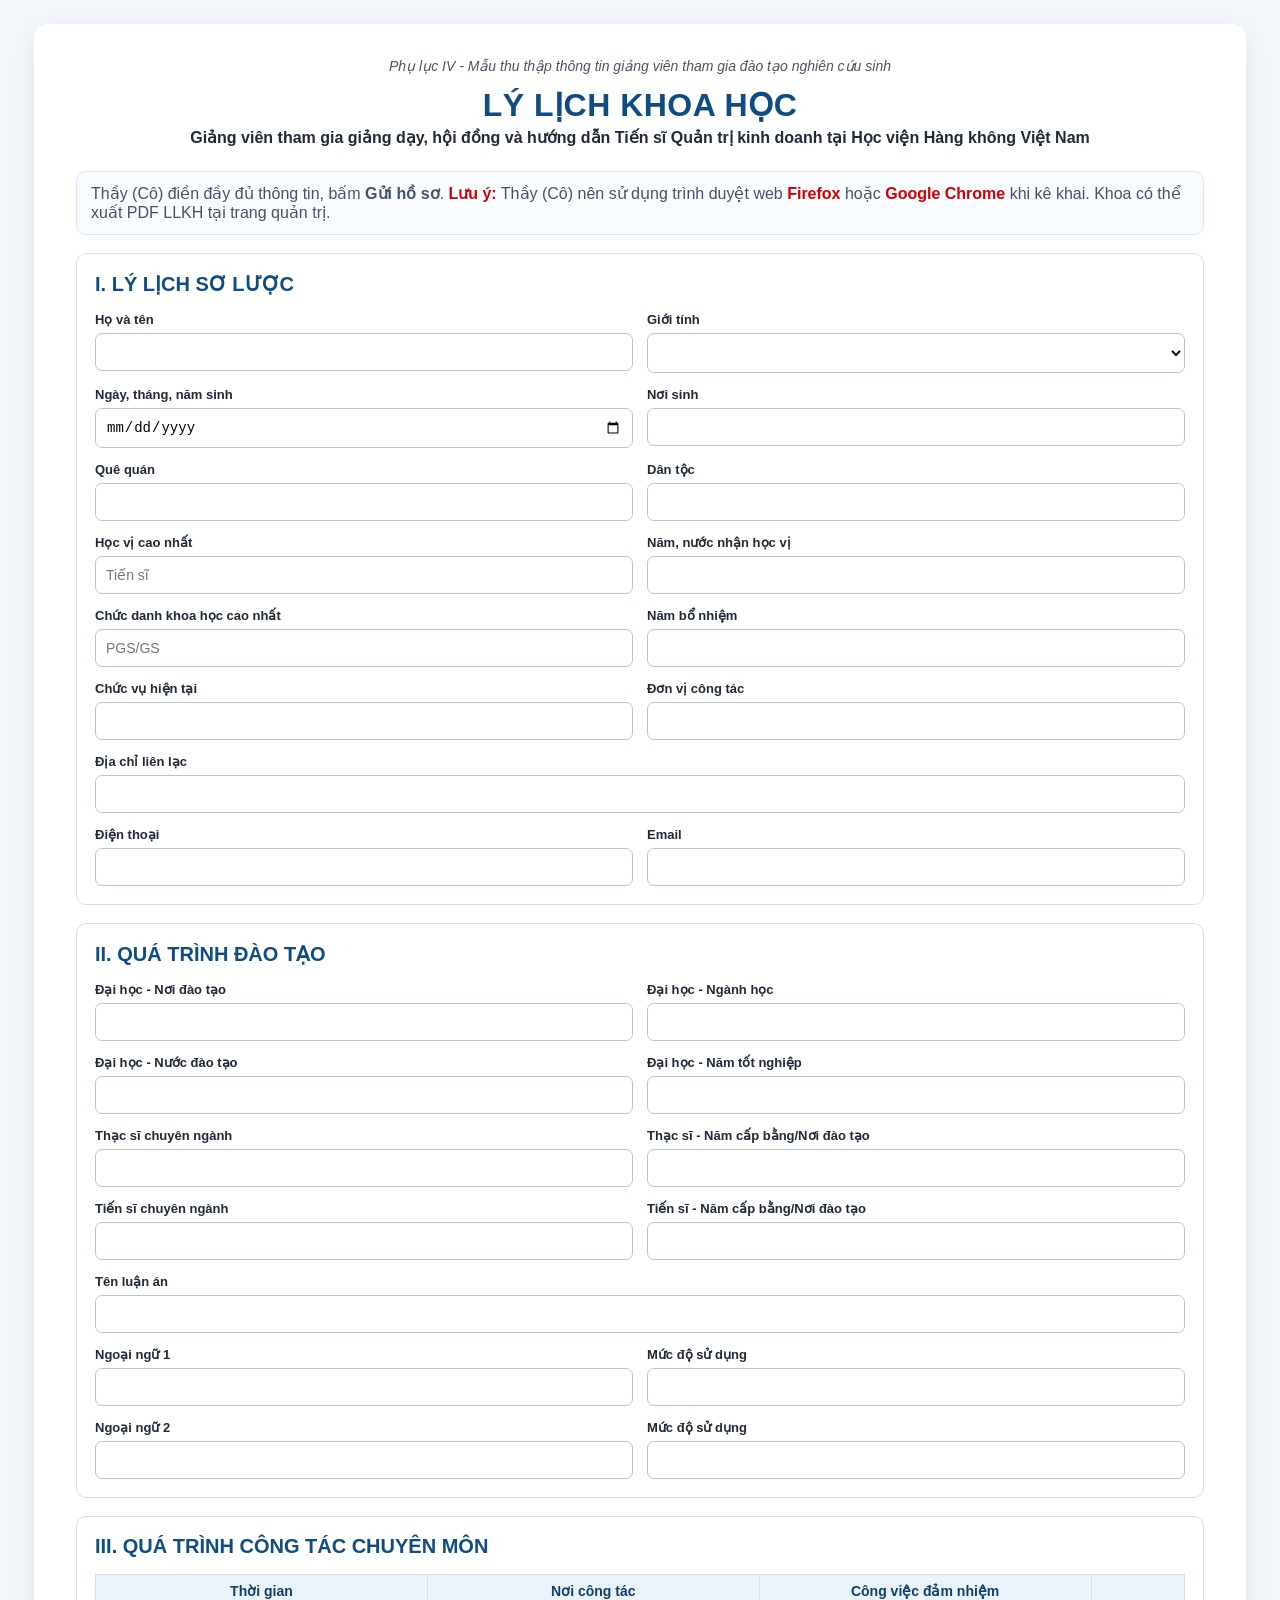
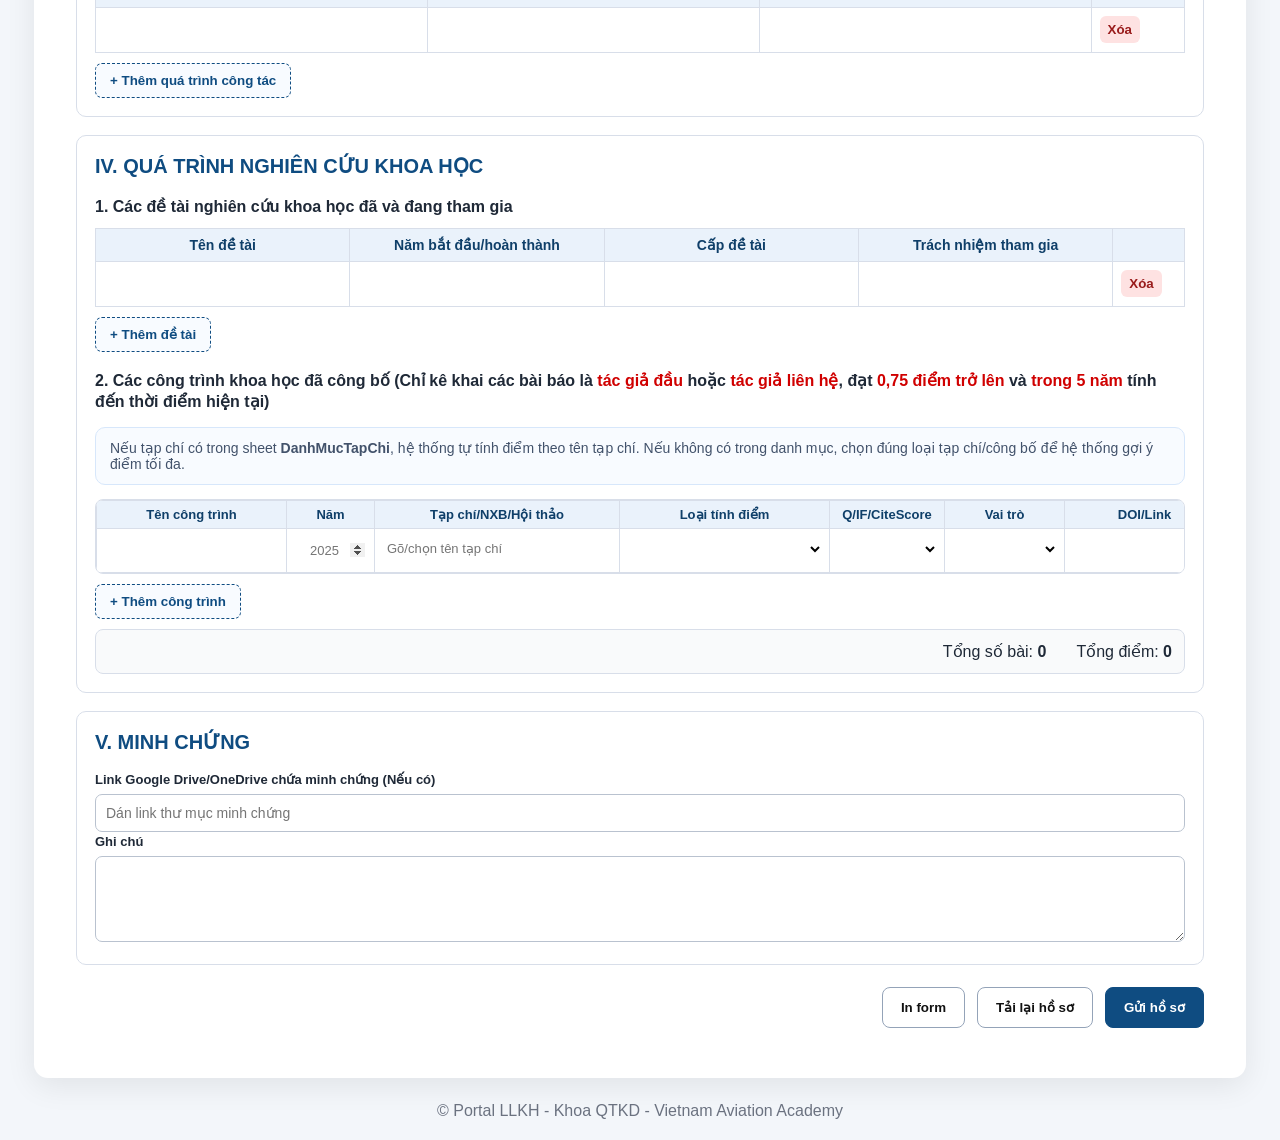
==== commit 9eb5b0a5: "Update index.html" ====
--- a/index.html
+++ b/index.html
@@ -108,6 +108,10 @@
 
         <div class="actions">
           <button type="button" onclick="window.print()">In form</button>
+          <button type="button" class="secondary"
+        onclick="loadMyProfile()">
+    Tải lại hồ sơ
+</button>
           <button type="submit" class="primary">Gửi hồ sơ</button>
         </div>
         <p id="status"></p>
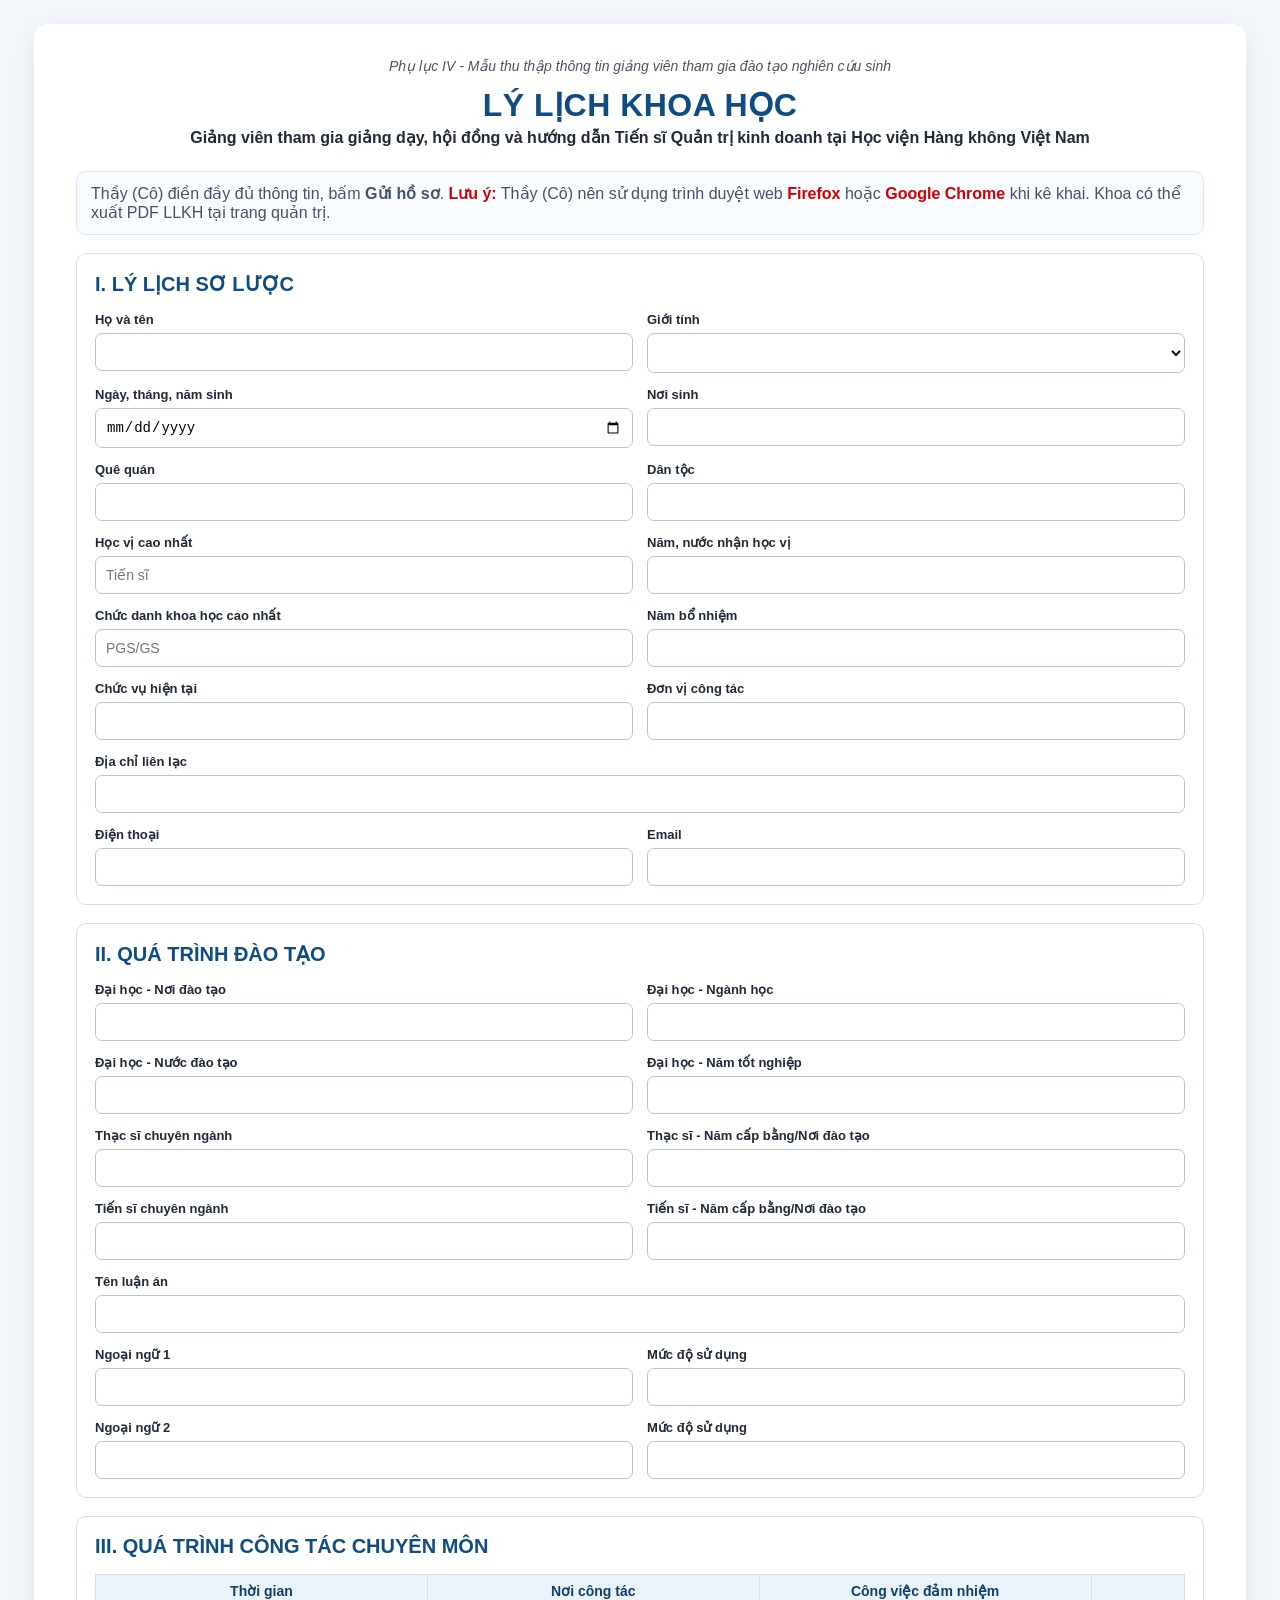
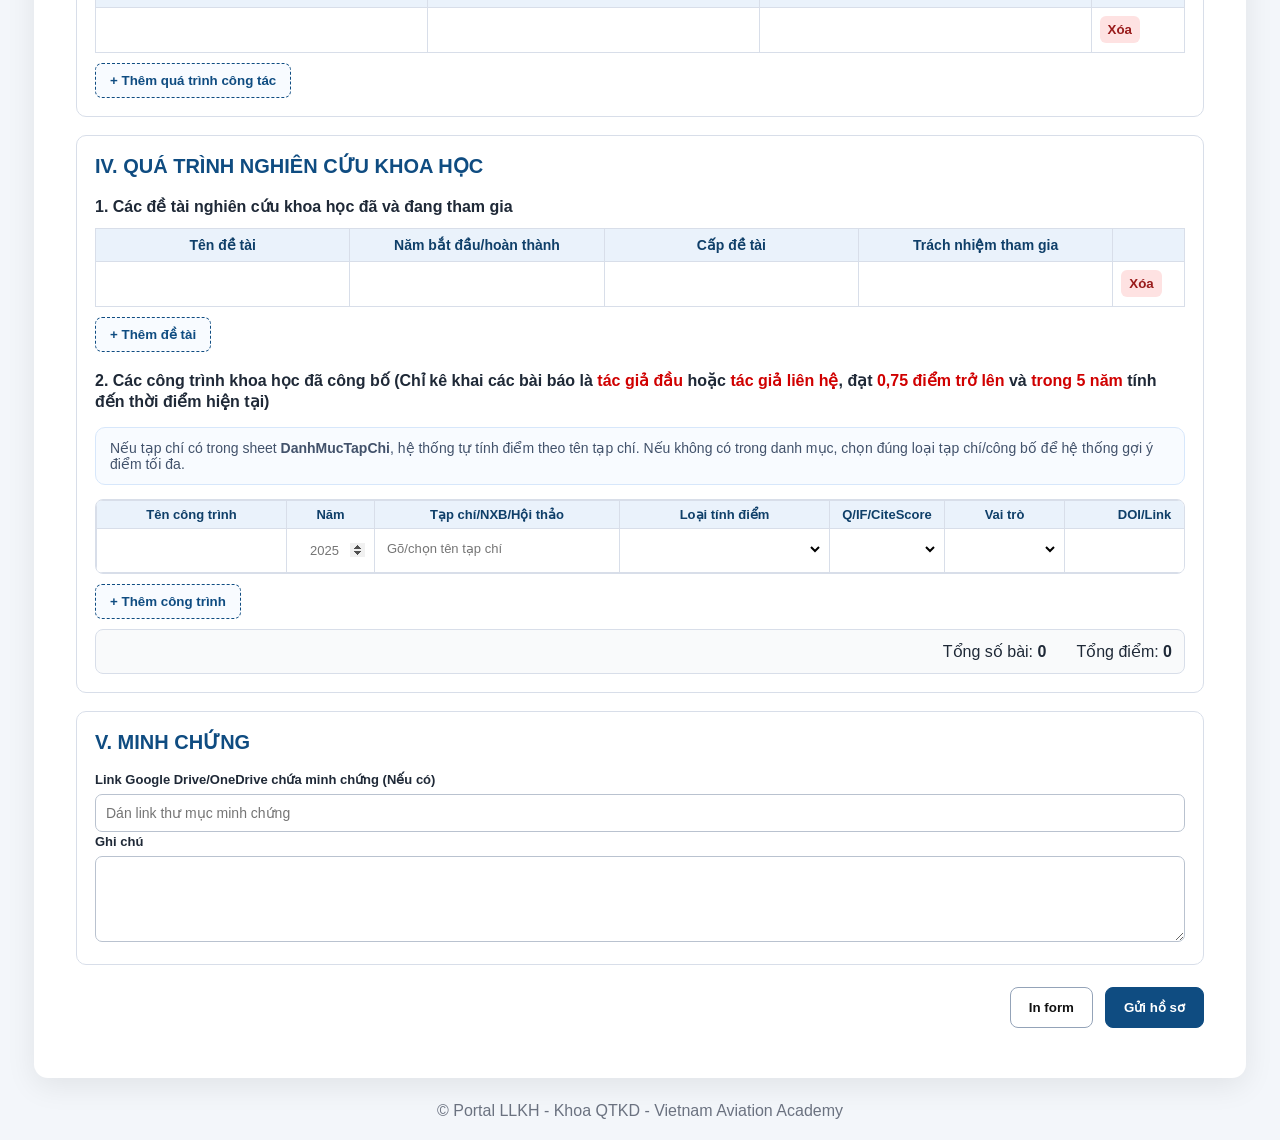
==== commit 357232bd: "Update index.html" ====
--- a/index.html
+++ b/index.html
@@ -108,10 +108,6 @@
 
         <div class="actions">
           <button type="button" onclick="window.print()">In form</button>
-          <button type="button" class="secondary"
-        onclick="loadMyProfile()">
-    Tải lại hồ sơ
-</button>
           <button type="submit" class="primary">Gửi hồ sơ</button>
         </div>
         <p id="status"></p>
